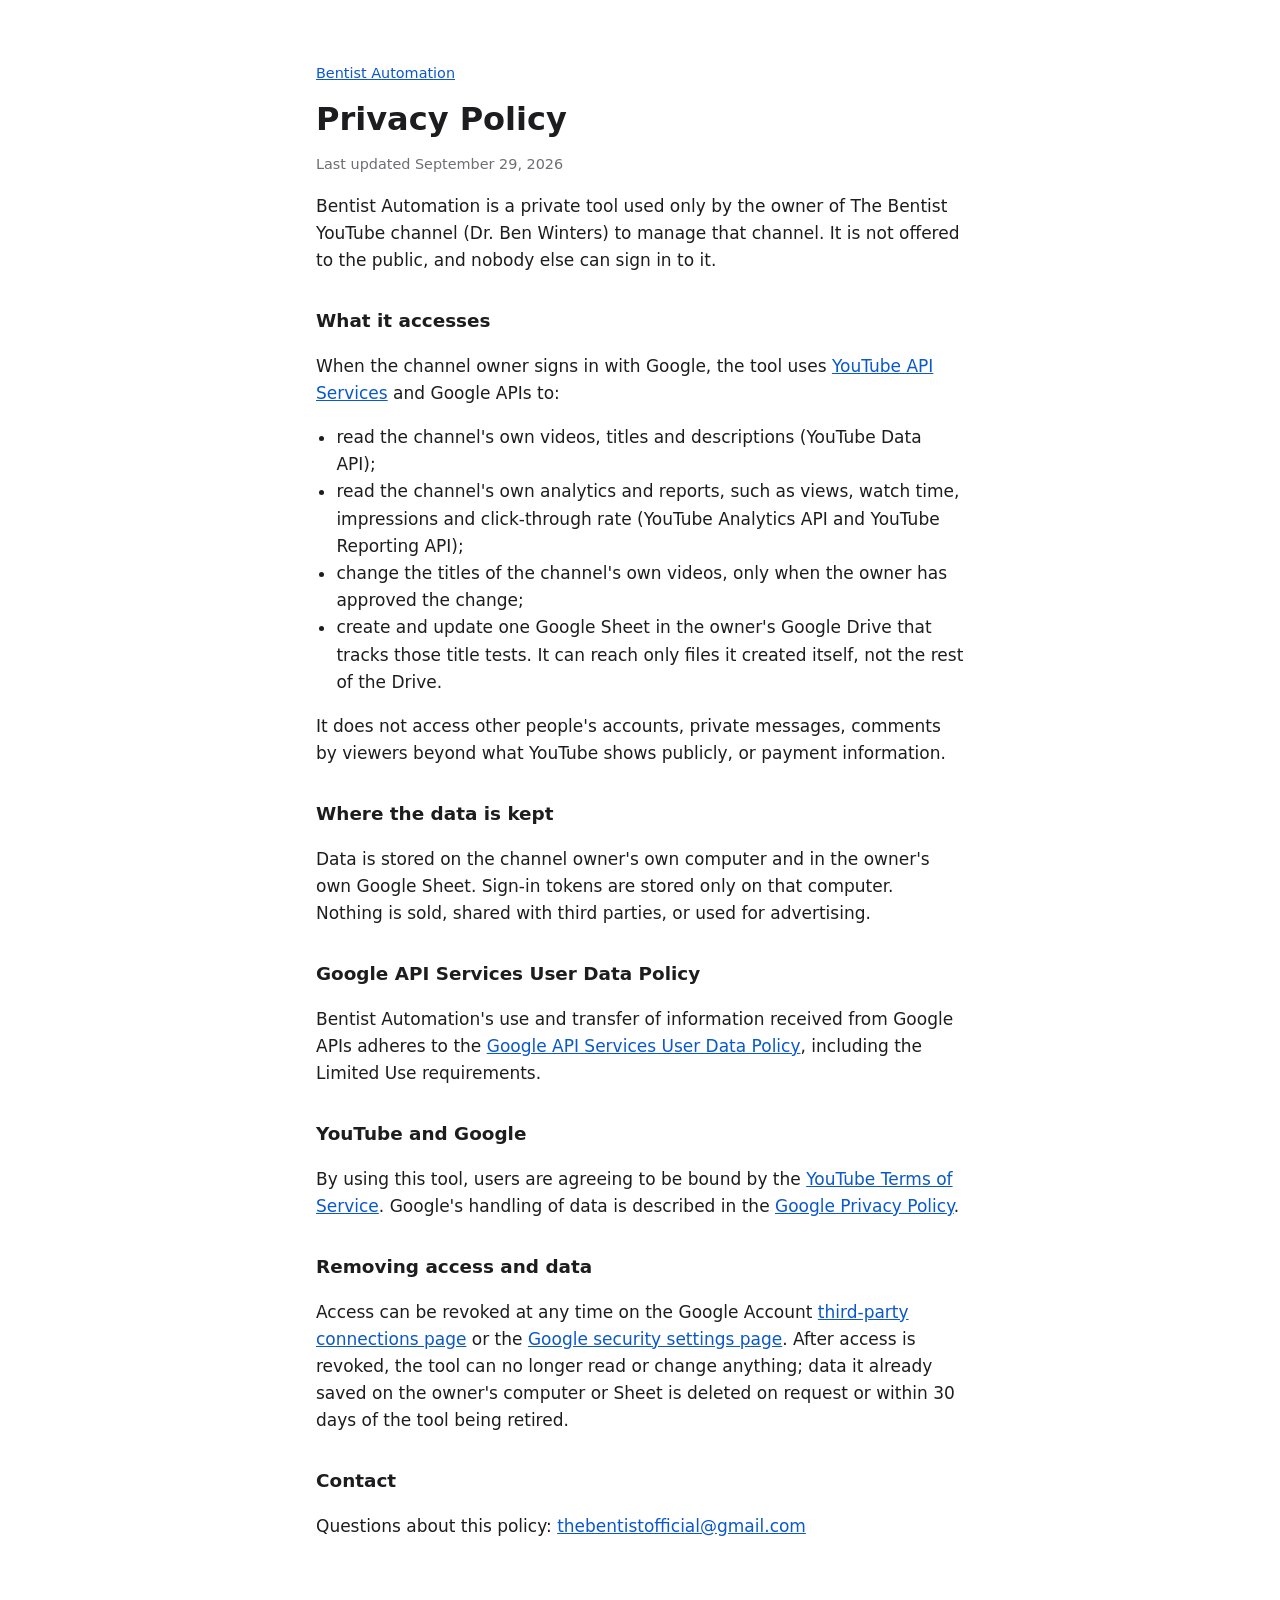
==== privacy.html @ a2cb2e1b "Bentist Automation: home, privacy policy, terms Co-Authored-By: Claude Opus 5.5 <noreply@anthropic.c" ====
<!doctype html>
<html lang="en">
<head>
<meta charset="utf-8">
<meta name="viewport" content="width=device-width, initial-scale=1">
<title>Privacy Policy · Bentist Automation</title>
<link rel="stylesheet" href="style.css">
</head>
<body>
<main>
<p class="back"><a href="./">Bentist Automation</a></p>
<h1>Privacy Policy</h1>
<p class="meta">Last updated September 29, 2026</p>

<p>Bentist Automation is a private tool used only by the owner of The Bentist YouTube channel (Dr. Ben Winters) to manage that channel. It is not offered to the public, and nobody else can sign in to it.</p>

<h2>What it accesses</h2>
<p>When the channel owner signs in with Google, the tool uses <a href="https://developers.google.com/youtube/terms/api-services-terms-of-service">YouTube API Services</a> and Google APIs to:</p>
<ul>
  <li>read the channel's own videos, titles and descriptions (YouTube Data API);</li>
  <li>read the channel's own analytics and reports, such as views, watch time, impressions and click-through rate (YouTube Analytics API and YouTube Reporting API);</li>
  <li>change the titles of the channel's own videos, only when the owner has approved the change;</li>
  <li>create and update one Google Sheet in the owner's Google Drive that tracks those title tests. It can reach only files it created itself, not the rest of the Drive.</li>
</ul>
<p>It does not access other people's accounts, private messages, comments by viewers beyond what YouTube shows publicly, or payment information.</p>

<h2>Where the data is kept</h2>
<p>Data is stored on the channel owner's own computer and in the owner's own Google Sheet. Sign-in tokens are stored only on that computer. Nothing is sold, shared with third parties, or used for advertising.</p>

<h2>Google API Services User Data Policy</h2>
<p>Bentist Automation's use and transfer of information received from Google APIs adheres to the <a href="https://developers.google.com/terms/api-services-user-data-policy">Google API Services User Data Policy</a>, including the Limited Use requirements.</p>

<h2>YouTube and Google</h2>
<p>By using this tool, users are agreeing to be bound by the <a href="https://www.youtube.com/t/terms">YouTube Terms of Service</a>. Google's handling of data is described in the <a href="https://policies.google.com/privacy">Google Privacy Policy</a>.</p>

<h2>Removing access and data</h2>
<p>Access can be revoked at any time on the Google Account <a href="https://myaccount.google.com/permissions">third-party connections page</a> or the <a href="https://security.google.com/settings/security/permissions">Google security settings page</a>. After access is revoked, the tool can no longer read or change anything; data it already saved on the owner's computer or Sheet is deleted on request or within 30 days of the tool being retired.</p>

<h2>Contact</h2>
<p>Questions about this policy: <a href="mailto:thebentistofficial@gmail.com">thebentistofficial@gmail.com</a></p>
</main>
</body>
</html>
---- style.css ----
:root { --bg: #ffffff; --fg: #1d1d1f; --muted: #6e6e73; --link: #0a58ca; }
@media (prefers-color-scheme: dark) { :root { --bg: #111113; --fg: #ececf0; --muted: #a1a1a8; --link: #7ab0ff; } }
* { box-sizing: border-box; }
body { margin: 0; background: var(--bg); color: var(--fg); font: 17px/1.6 system-ui, -apple-system, "Segoe UI", sans-serif; }
main { max-width: 680px; margin: 0 auto; padding: 48px 16px 80px; }
h1 { font-size: 2rem; line-height: 1.2; margin: 0 0 8px; }
h2 { font-size: 1.15rem; margin: 32px 0 8px; }
a { color: var(--link); }
.meta, .back { color: var(--muted); font-size: 0.9rem; }
ul { padding-left: 1.2em; }
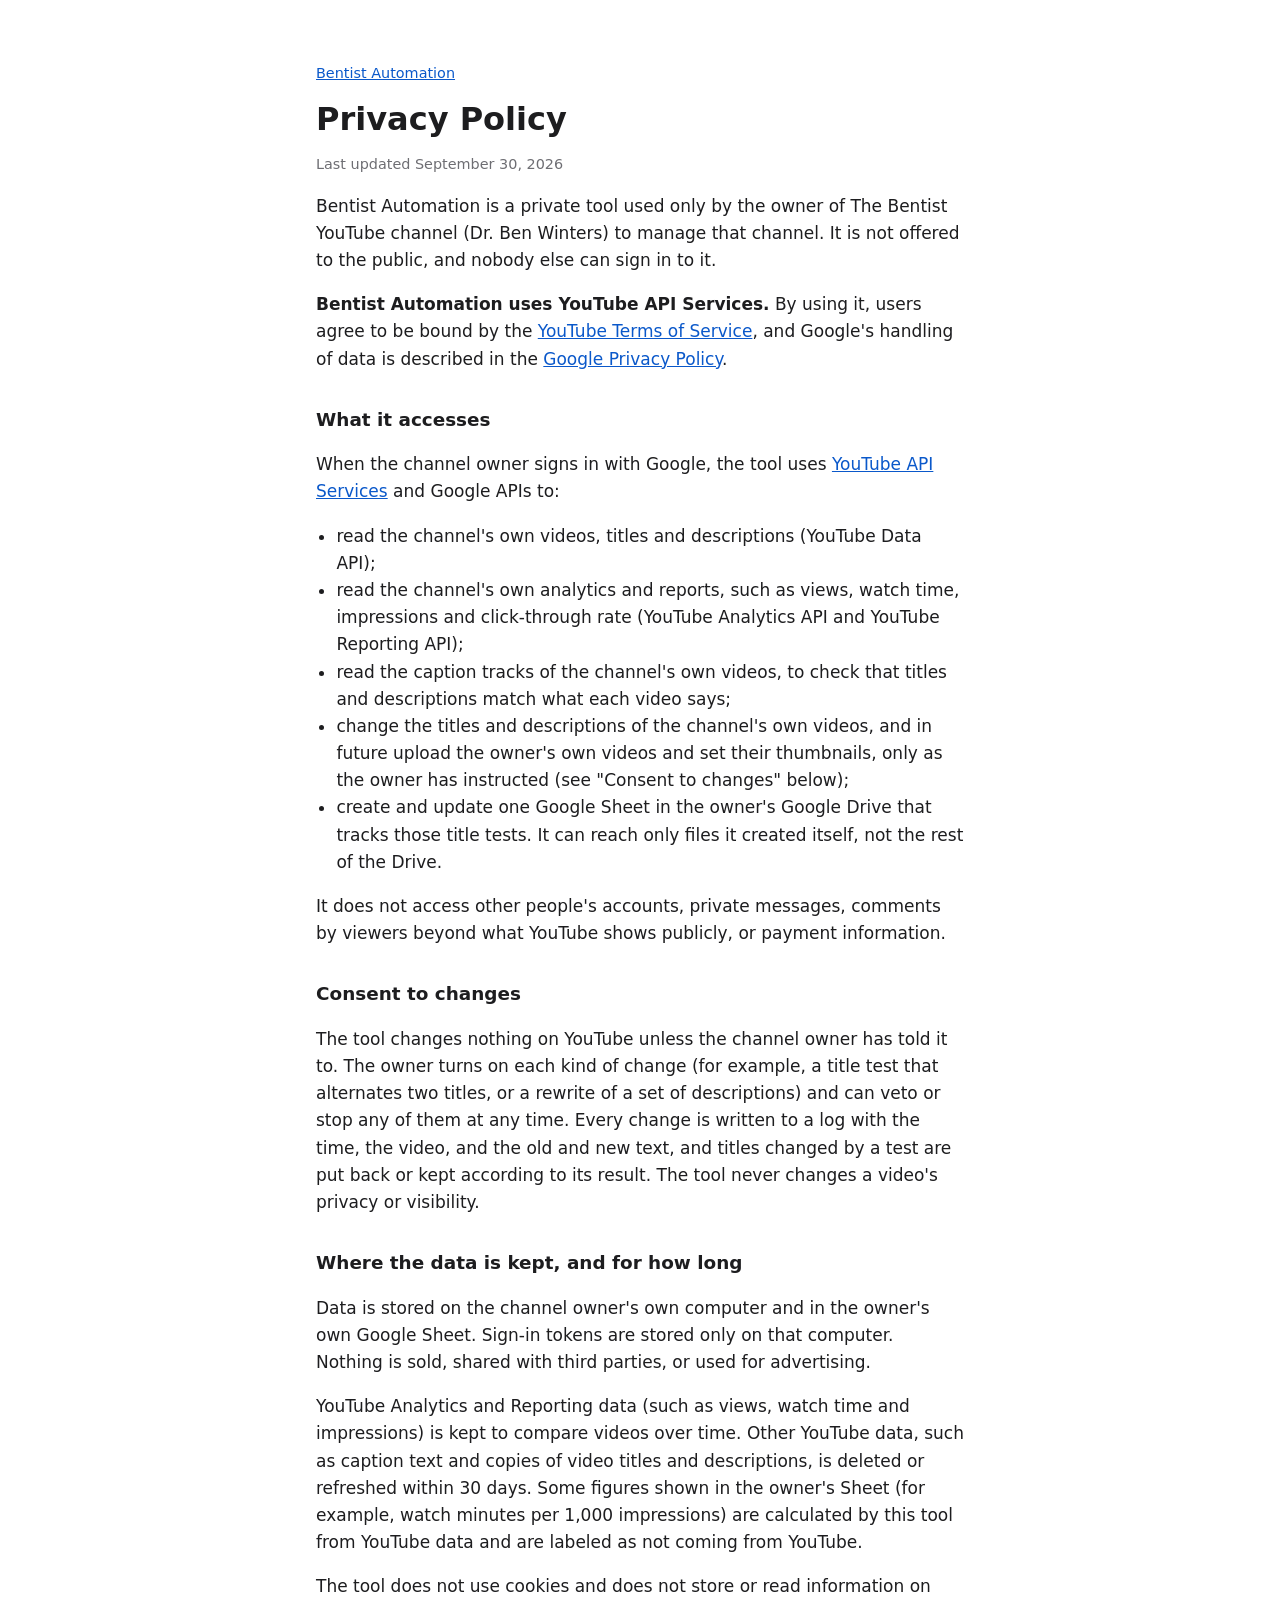
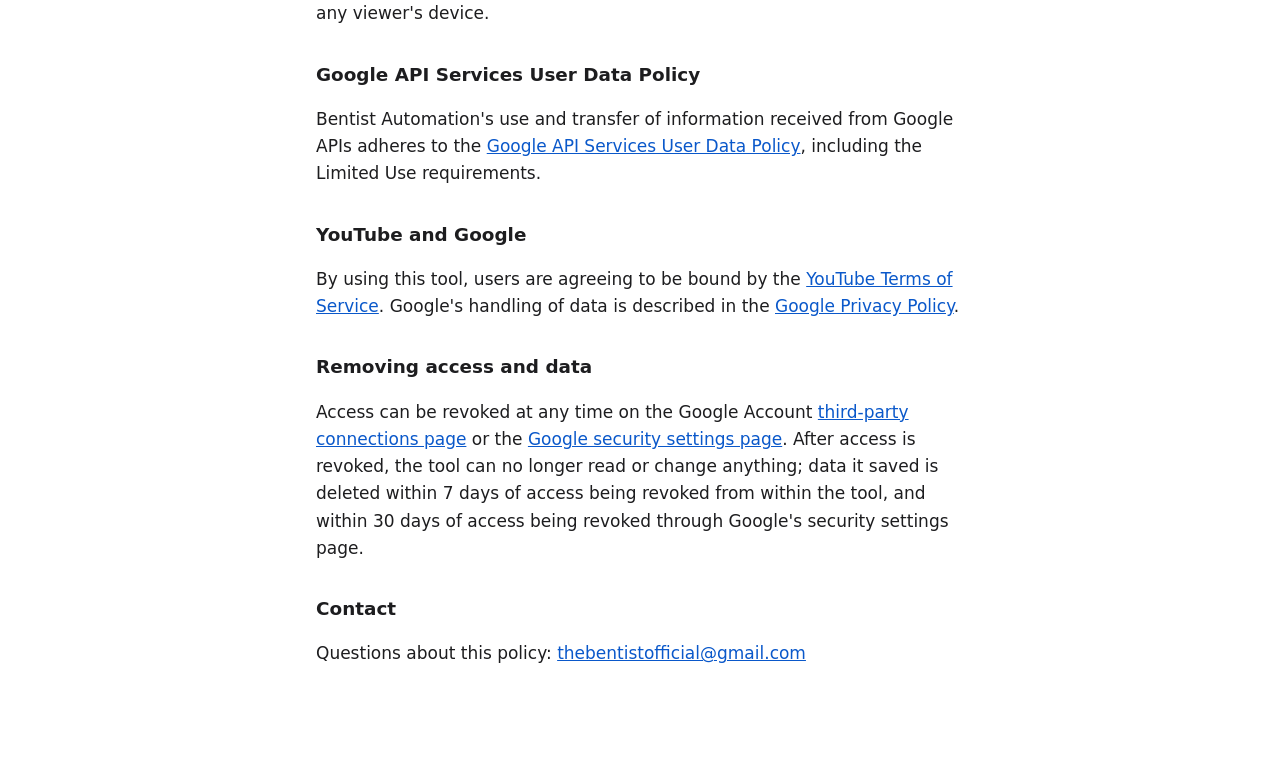
==== commit 9be1e113: "Privacy policy: YouTube API Services notice, consent to changes, retention, cookies, revocation Co-A" ====
--- a/privacy.html
+++ b/privacy.html
@@ -10,22 +10,29 @@
 <main>
 <p class="back"><a href="./">Bentist Automation</a></p>
 <h1>Privacy Policy</h1>
-<p class="meta">Last updated September 29, 2026</p>
+<p class="meta">Last updated September 30, 2026</p>
 
 <p>Bentist Automation is a private tool used only by the owner of The Bentist YouTube channel (Dr. Ben Winters) to manage that channel. It is not offered to the public, and nobody else can sign in to it.</p>
+<p><strong>Bentist Automation uses YouTube API Services.</strong> By using it, users agree to be bound by the <a href="https://www.youtube.com/t/terms">YouTube Terms of Service</a>, and Google's handling of data is described in the <a href="http://www.google.com/policies/privacy">Google Privacy Policy</a>.</p>
 
 <h2>What it accesses</h2>
 <p>When the channel owner signs in with Google, the tool uses <a href="https://developers.google.com/youtube/terms/api-services-terms-of-service">YouTube API Services</a> and Google APIs to:</p>
 <ul>
   <li>read the channel's own videos, titles and descriptions (YouTube Data API);</li>
   <li>read the channel's own analytics and reports, such as views, watch time, impressions and click-through rate (YouTube Analytics API and YouTube Reporting API);</li>
-  <li>change the titles of the channel's own videos, only when the owner has approved the change;</li>
+  <li>read the caption tracks of the channel's own videos, to check that titles and descriptions match what each video says;</li>
+  <li>change the titles and descriptions of the channel's own videos, and in future upload the owner's own videos and set their thumbnails, only as the owner has instructed (see "Consent to changes" below);</li>
   <li>create and update one Google Sheet in the owner's Google Drive that tracks those title tests. It can reach only files it created itself, not the rest of the Drive.</li>
 </ul>
 <p>It does not access other people's accounts, private messages, comments by viewers beyond what YouTube shows publicly, or payment information.</p>
 
-<h2>Where the data is kept</h2>
+<h2>Consent to changes</h2>
+<p>The tool changes nothing on YouTube unless the channel owner has told it to. The owner turns on each kind of change (for example, a title test that alternates two titles, or a rewrite of a set of descriptions) and can veto or stop any of them at any time. Every change is written to a log with the time, the video, and the old and new text, and titles changed by a test are put back or kept according to its result. The tool never changes a video's privacy or visibility.</p>
+
+<h2>Where the data is kept, and for how long</h2>
 <p>Data is stored on the channel owner's own computer and in the owner's own Google Sheet. Sign-in tokens are stored only on that computer. Nothing is sold, shared with third parties, or used for advertising.</p>
+<p>YouTube Analytics and Reporting data (such as views, watch time and impressions) is kept to compare videos over time. Other YouTube data, such as caption text and copies of video titles and descriptions, is deleted or refreshed within 30 days. Some figures shown in the owner's Sheet (for example, watch minutes per 1,000 impressions) are calculated by this tool from YouTube data and are labeled as not coming from YouTube.</p>
+<p>The tool does not use cookies and does not store or read information on any viewer's device.</p>
 
 <h2>Google API Services User Data Policy</h2>
 <p>Bentist Automation's use and transfer of information received from Google APIs adheres to the <a href="https://developers.google.com/terms/api-services-user-data-policy">Google API Services User Data Policy</a>, including the Limited Use requirements.</p>
@@ -34,7 +41,7 @@
 <p>By using this tool, users are agreeing to be bound by the <a href="https://www.youtube.com/t/terms">YouTube Terms of Service</a>. Google's handling of data is described in the <a href="https://policies.google.com/privacy">Google Privacy Policy</a>.</p>
 
 <h2>Removing access and data</h2>
-<p>Access can be revoked at any time on the Google Account <a href="https://myaccount.google.com/permissions">third-party connections page</a> or the <a href="https://security.google.com/settings/security/permissions">Google security settings page</a>. After access is revoked, the tool can no longer read or change anything; data it already saved on the owner's computer or Sheet is deleted on request or within 30 days of the tool being retired.</p>
+<p>Access can be revoked at any time on the Google Account <a href="https://myaccount.google.com/permissions">third-party connections page</a> or the <a href="https://security.google.com/settings/security/permissions">Google security settings page</a>. After access is revoked, the tool can no longer read or change anything; data it saved is deleted within 7 days of access being revoked from within the tool, and within 30 days of access being revoked through Google's security settings page.</p>
 
 <h2>Contact</h2>
 <p>Questions about this policy: <a href="mailto:thebentistofficial@gmail.com">thebentistofficial@gmail.com</a></p>
